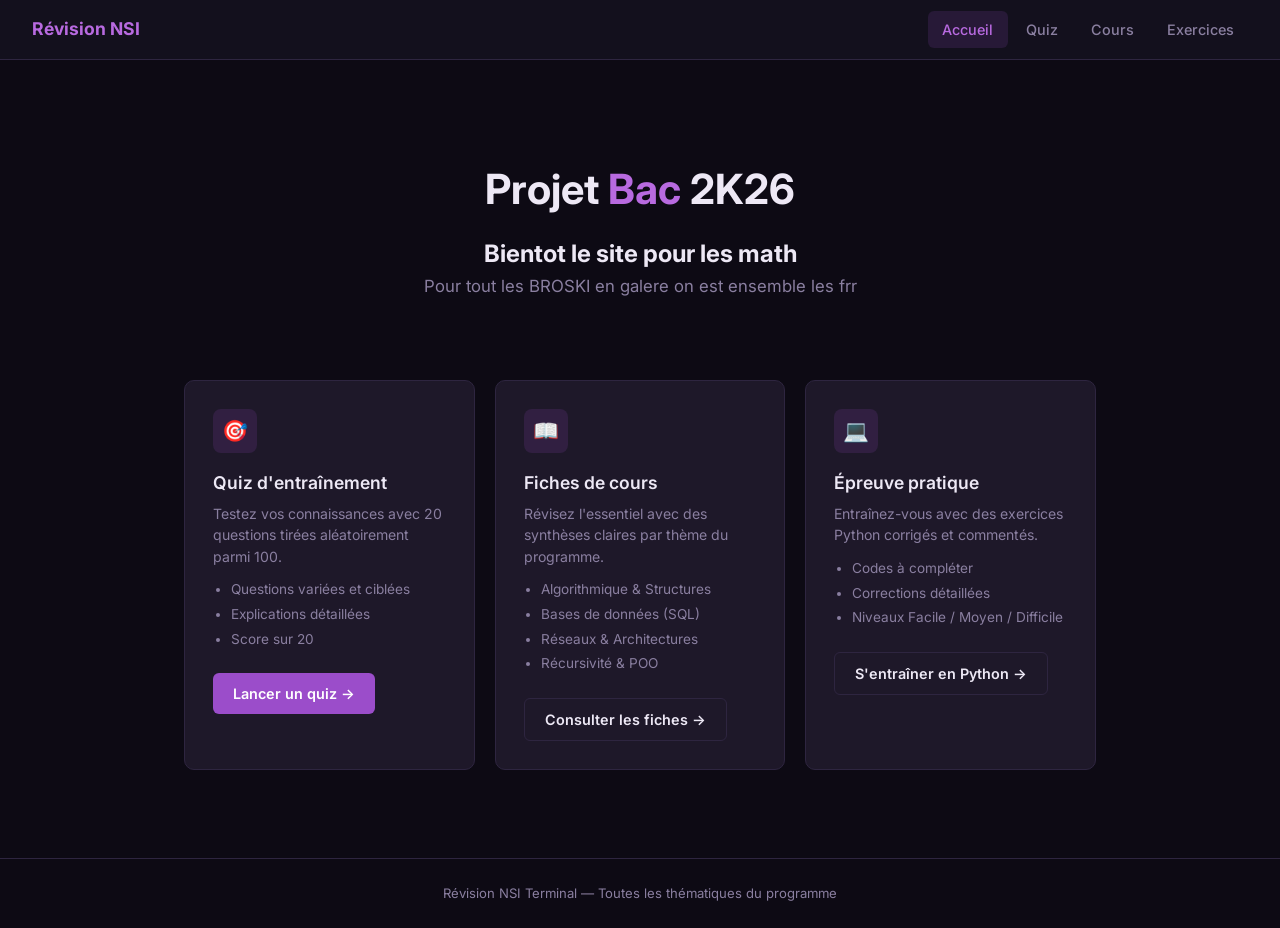
==== index.html @ 447f16c5 "pour mes broski en galere" ====
<!DOCTYPE html>
<html lang="fr">
<head>
  <meta charset="UTF-8" />
  <meta name="viewport" content="width=device-width, initial-scale=1.0" />
  <title>Révision NSI Terminal</title>
  <link rel="stylesheet" href="style.css" />
</head>
<body>
  <nav>
    <a class="nav-logo" href="index.html">Révision NSI</a>
    <div class="nav-links">
      <a href="index.html" class="active">Accueil</a>
      <a href="quiz.html">Quiz</a>
      <a href="cours.html">Cours</a>
      <a href="exercices.html">Exercices</a>
    </div>
  </nav>

  <div class="container">
    <div class="hero">
      <h1>Projet <span>Bac</span> 2K26</h1>
      <h2>Bientot le site pour les math</h2>
      <p>Pour tout les BROSKI en galere on est ensemble les frr</p>
    </div>

    <div class="cards">
      <a class="card" href="quiz.html">
        <div class="card-icon">🎯</div>
        <h2>Quiz d'entraînement</h2>
        <p>Testez vos connaissances avec 20 questions tirées aléatoirement parmi 100.</p>
        <ul>
          <li>Questions variées et ciblées</li>
          <li>Explications détaillées</li>
          <li>Score sur 20</li>
        </ul>
        <span class="btn" style="margin-top:1.25rem;display:inline-block">Lancer un quiz →</span>
      </a>

      <a class="card" href="cours.html">
        <div class="card-icon">📖</div>
        <h2>Fiches de cours</h2>
        <p>Révisez l'essentiel avec des synthèses claires par thème du programme.</p>
        <ul>
          <li>Algorithmique &amp; Structures</li>
          <li>Bases de données (SQL)</li>
          <li>Réseaux &amp; Architectures</li>
          <li>Récursivité &amp; POO</li>
        </ul>
        <span class="btn btn-outline" style="margin-top:1.25rem;display:inline-block">Consulter les fiches →</span>
      </a>

      <a class="card" href="exercices.html">
        <div class="card-icon">💻</div>
        <h2>Épreuve pratique</h2>
        <p>Entraînez-vous avec des exercices Python corrigés et commentés.</p>
        <ul>
          <li>Codes à compléter</li>
          <li>Corrections détaillées</li>
          <li>Niveaux Facile / Moyen / Difficile</li>
        </ul>
        <span class="btn btn-outline" style="margin-top:1.25rem;display:inline-block">S'entraîner en Python →</span>
      </a>
    </div>
  </div>

  <footer>Révision NSI Terminal — Toutes les thématiques du programme</footer>
</body>
</html>
---- style.css ----
@import url('https://fonts.googleapis.com/css2?family=Inter:wght@400;500;600;700&display=swap');

*, *::before, *::after { box-sizing: border-box; margin: 0; padding: 0; }

:root {
  --bg: #0d0a14;
  --bg2: #13101d;
  --bg3: #1a1626;
  --card: #1e1829;
  --border: #2e2540;
  --text: #ede8f5;
  --muted: #8a7fa0;
  --primary: #9b4dca;
  --primary-dark: #7b35a8;
  --primary-light: #b86ae0;
  --red: #e03535;
  --red-dark: #b82828;
  --green: #2ecc71;
  --yellow: #f39c12;
  --radius: 10px;
}

body {
  font-family: 'Inter', sans-serif;
  background: var(--bg);
  color: var(--text);
  min-height: 100vh;
  line-height: 1.6;
}

/* NAV */
nav {
  background: var(--bg2);
  border-bottom: 1px solid var(--border);
  padding: 0 2rem;
  position: sticky;
  top: 0;
  z-index: 100;
  display: flex;
  align-items: center;
  justify-content: space-between;
  height: 60px;
}
.nav-logo {
  font-weight: 700;
  font-size: 1.1rem;
  color: var(--primary-light);
  text-decoration: none;
}
.nav-links { display: flex; gap: 0.25rem; }
.nav-links a {
  color: var(--muted);
  text-decoration: none;
  padding: 0.45rem 0.9rem;
  border-radius: 6px;
  font-size: 0.9rem;
  font-weight: 500;
  transition: all 0.15s;
}
.nav-links a:hover { color: var(--text); background: var(--bg3); }
.nav-links a.active { color: var(--primary-light); background: rgba(155,77,202,0.15); }

/* LAYOUT */
.container { max-width: 960px; margin: 0 auto; padding: 2.5rem 1.5rem; }

/* HERO */
.hero { text-align: center; padding: 3.5rem 1rem 2.5rem; }
.hero h1 { font-size: 2.6rem; font-weight: 700; margin-bottom: 0.75rem; }
.hero h1 span { color: var(--primary-light); }
.hero p { color: var(--muted); font-size: 1.05rem; max-width: 560px; margin: 0 auto; }

/* CARDS */
.cards { display: grid; grid-template-columns: repeat(auto-fit, minmax(260px, 1fr)); gap: 1.25rem; margin-top: 2.5rem; }
.card {
  background: var(--card);
  border: 1px solid var(--border);
  border-radius: var(--radius);
  padding: 1.75rem;
  text-decoration: none;
  color: var(--text);
  transition: border-color 0.2s, transform 0.15s;
  display: block;
}
.card:hover { border-color: var(--primary); transform: translateY(-2px); }
.card-icon {
  width: 44px; height: 44px;
  background: rgba(155,77,202,0.15);
  border-radius: 8px;
  display: flex; align-items: center; justify-content: center;
  margin-bottom: 1rem;
  font-size: 1.3rem;
}
.card h2 { font-size: 1.1rem; font-weight: 600; margin-bottom: 0.4rem; }
.card p { color: var(--muted); font-size: 0.88rem; line-height: 1.5; }
.card ul { margin-top: 0.75rem; padding-left: 1.1rem; color: var(--muted); font-size: 0.85rem; }
.card ul li { margin-bottom: 0.2rem; }
.btn {
  display: inline-block;
  margin-top: 1.25rem;
  background: var(--primary);
  color: #fff;
  padding: 0.55rem 1.25rem;
  border-radius: 6px;
  font-size: 0.9rem;
  font-weight: 600;
  text-decoration: none;
  border: none;
  cursor: pointer;
  transition: background 0.15s;
}
.btn:hover { background: var(--primary-dark); }
.btn-outline {
  background: transparent;
  border: 1px solid var(--border);
  color: var(--text);
}
.btn-outline:hover { border-color: var(--primary); background: rgba(155,77,202,0.1); }
.btn-red { background: var(--red); }
.btn-red:hover { background: var(--red-dark); }

/* QUIZ */
.quiz-wrap { max-width: 700px; margin: 0 auto; }
.quiz-header { display: flex; justify-content: space-between; align-items: center; margin-bottom: 1.5rem; }
.progress-bar { height: 6px; background: var(--border); border-radius: 99px; overflow: hidden; margin-bottom: 1.5rem; }
.progress-fill { height: 100%; background: var(--primary); border-radius: 99px; transition: width 0.4s; }
.question-card { background: var(--card); border: 1px solid var(--border); border-radius: var(--radius); padding: 2rem; }
.question-num { font-size: 0.8rem; color: var(--muted); margin-bottom: 0.5rem; text-transform: uppercase; letter-spacing: 0.05em; }
.question-text { font-size: 1.1rem; font-weight: 600; margin-bottom: 1.5rem; line-height: 1.5; }
.theme-badge {
  display: inline-block;
  background: rgba(155,77,202,0.15);
  color: var(--primary-light);
  font-size: 0.75rem;
  padding: 0.2rem 0.6rem;
  border-radius: 99px;
  margin-bottom: 0.75rem;
}
.options { display: grid; gap: 0.75rem; }
.option-btn {
  background: var(--bg3);
  border: 1px solid var(--border);
  color: var(--text);
  padding: 0.85rem 1.1rem;
  border-radius: 8px;
  text-align: left;
  cursor: pointer;
  font-size: 0.95rem;
  transition: border-color 0.15s, background 0.15s;
  font-family: inherit;
  width: 100%;
}
.option-btn:hover:not(:disabled) { border-color: var(--primary); background: rgba(155,77,202,0.08); }
.option-btn.correct { border-color: var(--green); background: rgba(46,204,113,0.12); color: var(--green); }
.option-btn.wrong { border-color: var(--red); background: rgba(224,53,53,0.12); color: var(--red); }
.option-btn:disabled { cursor: default; }
.explanation {
  margin-top: 1.25rem;
  background: var(--bg3);
  border-left: 3px solid var(--primary);
  padding: 0.85rem 1rem;
  border-radius: 0 6px 6px 0;
  font-size: 0.88rem;
  color: var(--muted);
  display: none;
}
.explanation.show { display: block; }
.quiz-nav { display: flex; justify-content: flex-end; margin-top: 1.25rem; }
.score-card { background: var(--card); border: 1px solid var(--border); border-radius: var(--radius); padding: 3rem 2rem; text-align: center; }
.score-num { font-size: 4rem; font-weight: 700; color: var(--primary-light); }
.score-label { color: var(--muted); font-size: 1rem; margin-bottom: 1.5rem; }
.score-msg { font-size: 1.2rem; font-weight: 600; margin-bottom: 0.5rem; }
.score-actions { display: flex; gap: 0.75rem; justify-content: center; margin-top: 1.5rem; }

/* COURS */
.tabs { display: flex; gap: 0.4rem; flex-wrap: wrap; margin-bottom: 2rem; }
.tab-btn {
  background: var(--card);
  border: 1px solid var(--border);
  color: var(--muted);
  padding: 0.5rem 1rem;
  border-radius: 6px;
  cursor: pointer;
  font-size: 0.85rem;
  font-weight: 500;
  font-family: inherit;
  transition: all 0.15s;
}
.tab-btn:hover { color: var(--text); border-color: var(--primary); }
.tab-btn.active { background: var(--primary); color: #fff; border-color: var(--primary); }
.cours-panel { display: none; }
.cours-panel.active { display: block; }
.cours-title { font-size: 1.5rem; font-weight: 700; margin-bottom: 1.25rem; }
.points-cles {
  background: rgba(155,77,202,0.08);
  border: 1px solid rgba(155,77,202,0.25);
  border-radius: var(--radius);
  padding: 1.25rem 1.5rem;
  margin-bottom: 1.5rem;
}
.points-cles h3 { font-size: 0.85rem; text-transform: uppercase; letter-spacing: 0.06em; color: var(--primary-light); margin-bottom: 0.75rem; }
.points-cles ul { padding-left: 1.1rem; }
.points-cles li { margin-bottom: 0.4rem; font-size: 0.9rem; color: var(--text); }
.accordion { border: 1px solid var(--border); border-radius: var(--radius); overflow: hidden; }
.accordion-item { border-bottom: 1px solid var(--border); }
.accordion-item:last-child { border-bottom: none; }
.accordion-btn {
  width: 100%;
  background: var(--card);
  border: none;
  color: var(--text);
  padding: 1rem 1.25rem;
  text-align: left;
  font-size: 0.95rem;
  font-weight: 600;
  cursor: pointer;
  font-family: inherit;
  display: flex;
  justify-content: space-between;
  align-items: center;
  transition: background 0.15s;
}
.accordion-btn:hover { background: var(--bg3); }
.accordion-btn .arrow { transition: transform 0.25s; font-size: 0.8rem; color: var(--muted); }
.accordion-btn.open .arrow { transform: rotate(180deg); }
.accordion-content { display: none; padding: 1rem 1.25rem 1.25rem; background: var(--bg2); font-size: 0.9rem; color: var(--muted); line-height: 1.7; }
.accordion-content.open { display: block; }

/* EXERCICES */
.filters { display: flex; gap: 0.5rem; flex-wrap: wrap; margin-bottom: 1.75rem; align-items: center; }
.filter-label { font-size: 0.85rem; color: var(--muted); margin-right: 0.25rem; }
.filter-btn {
  background: var(--card);
  border: 1px solid var(--border);
  color: var(--muted);
  padding: 0.35rem 0.85rem;
  border-radius: 99px;
  cursor: pointer;
  font-size: 0.82rem;
  font-family: inherit;
  transition: all 0.15s;
}
.filter-btn:hover { color: var(--text); border-color: var(--primary); }
.filter-btn.active { background: var(--primary); color: #fff; border-color: var(--primary); }
.exo-card { background: var(--card); border: 1px solid var(--border); border-radius: var(--radius); padding: 1.5rem; margin-bottom: 1.25rem; }
.exo-header { display: flex; justify-content: space-between; align-items: flex-start; gap: 1rem; margin-bottom: 0.75rem; }
.exo-title { font-size: 1rem; font-weight: 600; }
.badge {
  padding: 0.2rem 0.6rem;
  border-radius: 99px;
  font-size: 0.75rem;
  font-weight: 600;
  white-space: nowrap;
}
.badge-facile { background: rgba(46,204,113,0.15); color: var(--green); }
.badge-moyen { background: rgba(243,156,18,0.15); color: var(--yellow); }
.badge-difficile { background: rgba(224,53,53,0.15); color: var(--red); }
.exo-meta { font-size: 0.8rem; color: var(--primary-light); margin-bottom: 0.75rem; }
.exo-enonce { font-size: 0.9rem; color: var(--muted); margin-bottom: 1rem; line-height: 1.6; }
pre {
  background: #0f0c18;
  border: 1px solid var(--border);
  border-radius: 8px;
  padding: 1rem 1.25rem;
  overflow-x: auto;
  font-size: 0.83rem;
  line-height: 1.6;
  font-family: 'Fira Code', 'Consolas', monospace;
  color: #c8b8e8;
  white-space: pre;
}
.correction-wrap { display: none; margin-top: 1rem; }
.correction-wrap.show { display: block; }
.correction-wrap .explication {
  display: block;
  margin-top: 0.75rem;
  background: rgba(155,77,202,0.08);
  border-left: 3px solid var(--primary);
  padding: 0.75rem 1rem;
  border-radius: 0 6px 6px 0;
  font-size: 0.85rem;
  color: var(--muted);
}
.toggle-correction {
  background: transparent;
  border: 1px solid var(--primary);
  color: var(--primary-light);
  padding: 0.4rem 0.9rem;
  border-radius: 6px;
  cursor: pointer;
  font-size: 0.85rem;
  font-family: inherit;
  transition: all 0.15s;
}
.toggle-correction:hover { background: rgba(155,77,202,0.15); }

/* FOOTER */
footer { border-top: 1px solid var(--border); padding: 1.5rem; text-align: center; color: var(--muted); font-size: 0.82rem; margin-top: 3rem; }

/* RESPONSIVE */
@media (max-width: 600px) {
  nav { padding: 0 1rem; }
  .hero h1 { font-size: 1.9rem; }
  .container { padding: 1.5rem 1rem; }
  .score-num { font-size: 3rem; }
}
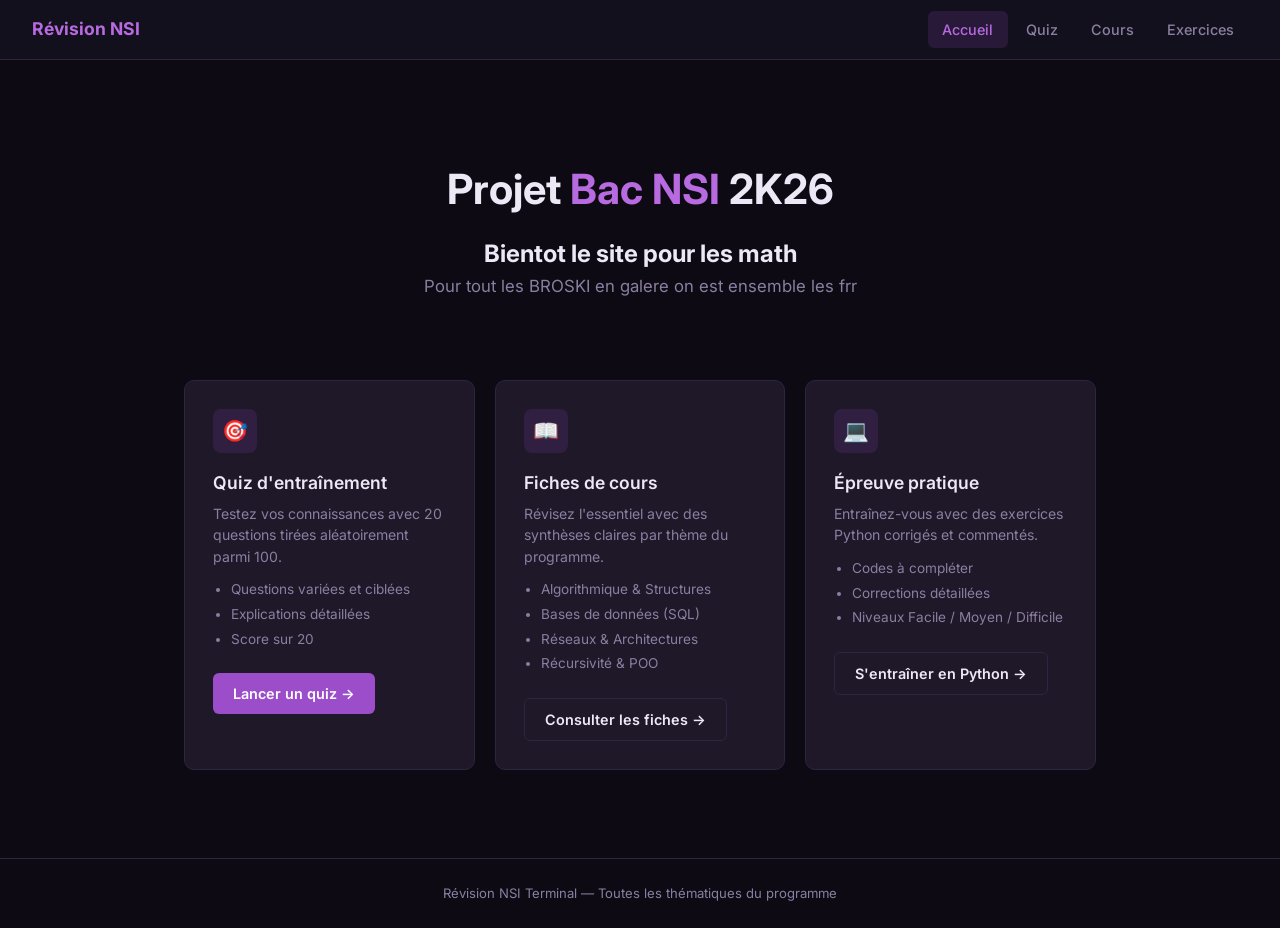
==== commit 403810a2: "Update project title in index.html" ====
--- a/index.html
+++ b/index.html
@@ -19,7 +19,7 @@
 
   <div class="container">
     <div class="hero">
-      <h1>Projet <span>Bac</span> 2K26</h1>
+      <h1>Projet <span>Bac NSI</span> 2K26</h1>
       <h2>Bientot le site pour les math</h2>
       <p>Pour tout les BROSKI en galere on est ensemble les frr</p>
     </div>
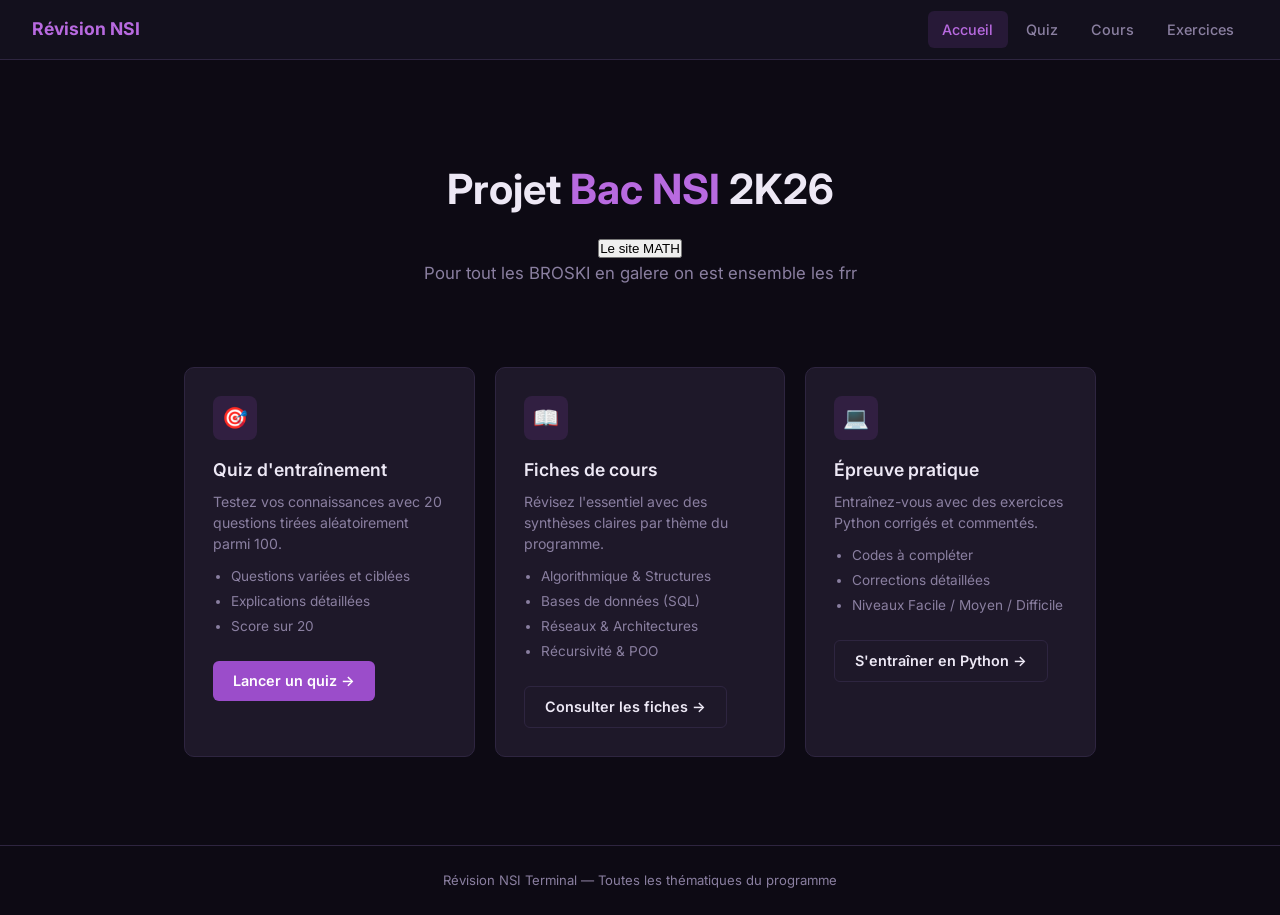
==== commit b003bf3f: "Add link and button for math site" ====
--- a/index.html
+++ b/index.html
@@ -20,7 +20,9 @@
   <div class="container">
     <div class="hero">
       <h1>Projet <span>Bac NSI</span> 2K26</h1>
-      <h2>Bientot le site pour les math</h2>
+      <a href="https://f216iras.github.io/BAC_MATH/">
+      <button>Le site MATH</button>
+      </a>
       <p>Pour tout les BROSKI en galere on est ensemble les frr</p>
     </div>
 
